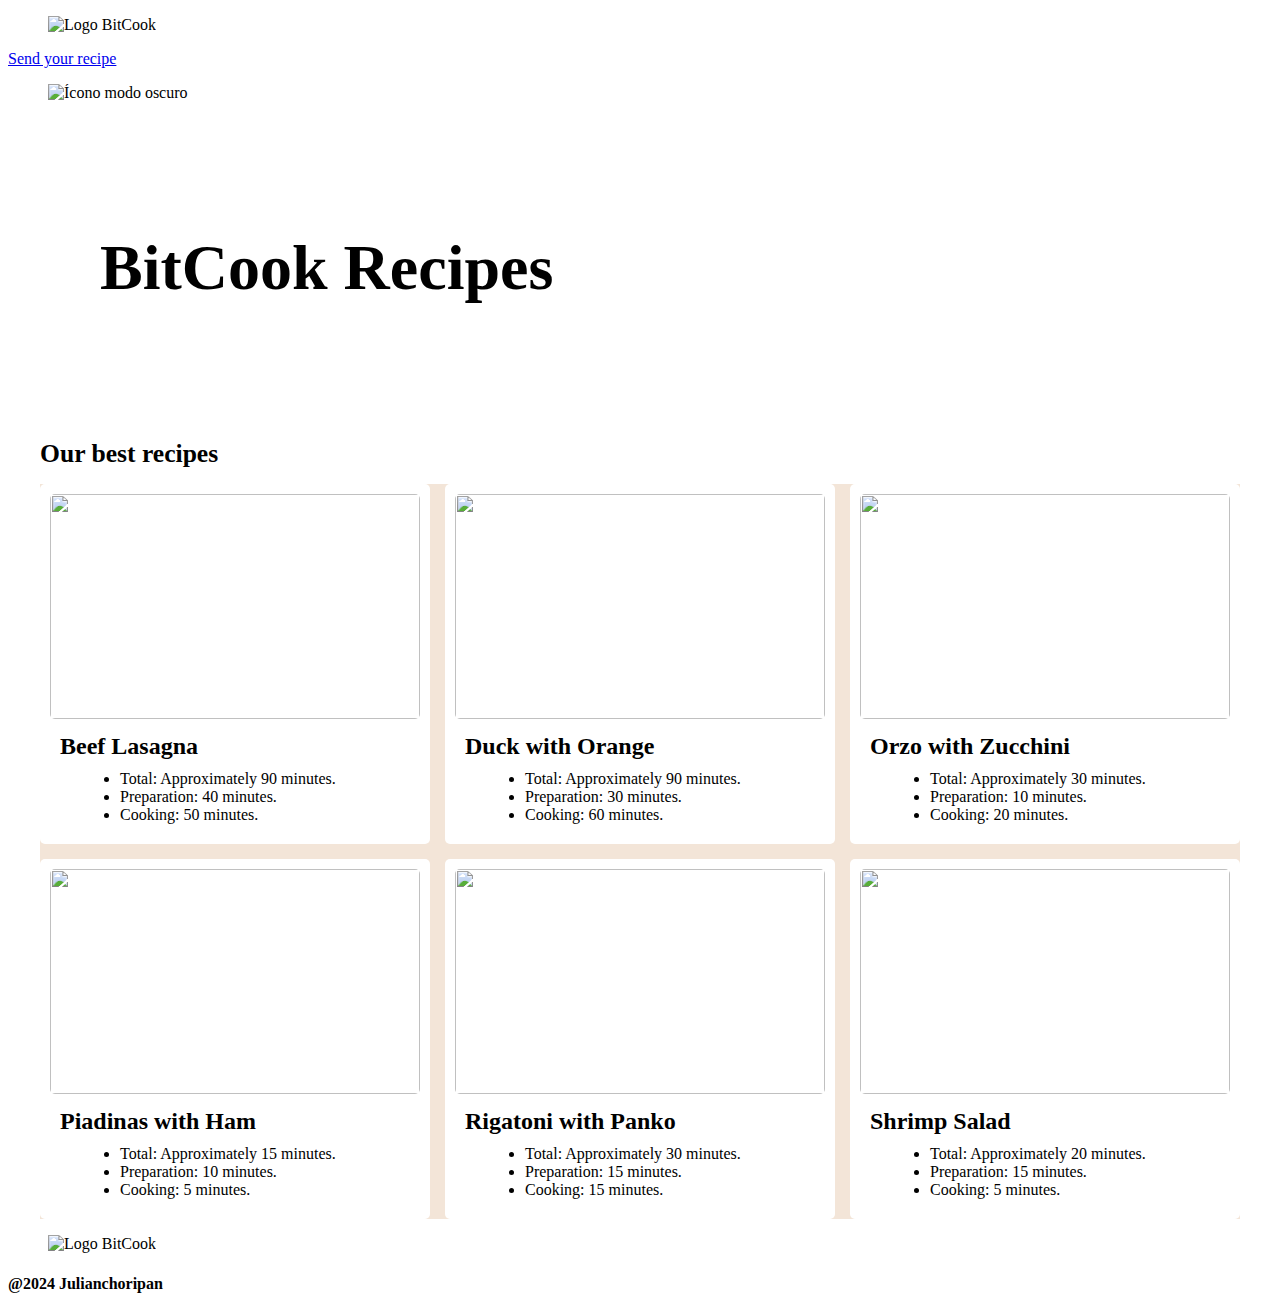
==== index.html @ 9dd598d5 "Added remaining recipes pages" ====
<!DOCTYPE html>
<html lang="en">
  <head>
    <meta charset="UTF-8" />
    <meta name="viewport" content="width=device-width, initial-scale=1.0" />
    <title>Home</title>
    <link rel="stylesheet" href="./css/general-styles.css" />
    <link rel="stylesheet" href="./css/index-styles.css" />
  </head>
  <body>
    <!-- header -->

    <header>
      <figure id="header-logo-container">
        <img src="./media/img/logo_bitcook.png" alt="Logo BitCook" />
      </figure>
      <nav>
        <a href="#">Send your recipe</a>
        <figure id="nav-icon-container">
          <img
            src="https://img.icons8.com/?size=100&id=H3mmKEsuafpa&format=png&color=000000"
            alt="Ícono modo oscuro"
          />
        </figure>
      </nav>
    </header>

    <!-- main -->

    <main>
      <section id="hero-container">
        <div id="hero">
          <h1>BitCook Recipes</h1>
        </div>
        <h2>Our best recipes</h2>
      </section>

      <!-- grid -->

      <section id="grid">
        <article id="grid-content-A">
          <img src="./media/img/beef-lasagna.avif" alt="" />
          <h2>Beef Lasagna</h2>
          <ul>
            <li><span>Total: </span>Approximately 90 minutes.</li>
            <li><span>Preparation: </span>40 minutes.</li>
            <li><span>Cooking: </span>50 minutes.</li>
          </ul>
        </article>
        <article id="grid-content-B">
          <img src="./media/img/duck-with-orange.avif" alt="" />
          <h2>Duck with Orange</h2>
          <ul>
            <li><span>Total: </span>Approximately 90 minutes.</li>
            <li><span>Preparation: </span>30 minutes.</li>
            <li><span>Cooking: </span>60 minutes.</li>
          </ul>
        </article>
        <article id="grid-content-C">
          <img src="./media/img/orzo-with-zucchini.avif" alt="" />
          <h2>Orzo with Zucchini</h2>
          <ul>
            <li><span>Total:</span> Approximately 30 minutes.</li>
            <li><span>Preparation: </span>10 minutes.</li>
            <li><span>Cooking: </span>20 minutes.</li>
          </ul>
        </article>
        <article id="grid-content-D">
          <img src="./media/img/piadinas-with-ham.avif" alt="" />
          <h2>Piadinas with Ham</h2>
          <ul>
            <li><span>Total: </span>Approximately 15 minutes.</li>
            <li><span>Preparation: </span>10 minutes.</li>
            <li><span>Cooking: </span>5 minutes.</li>
          </ul>
        </article>
        <article id="grid-content-E">
          <img src="./media/img/rigatoni-with-panko.avif" alt="" />
          <h2>Rigatoni with Panko</h2>
          <ul>
            <li><span>Total: </span>Approximately 30 minutes.</li>
            <li><span>Preparation: </span>15 minutes.</li>
            <li><span>Cooking: </span>15 minutes.</li>
          </ul>
        </article>
        <article id="grid-content-F">
          <img src="./media/img/shrimp-salad.avif" alt="" />
          <h2>Shrimp Salad</h2>
          <ul>
            <li><span>Total: </span> Approximately 20 minutes.</li>
            <li><span>Preparation: </span>15 minutes.</li>
            <li><span>Cooking: </span>5 minutes.</li>
          </ul>
        </article>
      </section>
    </main>

    <!-- footer -->

    <footer>
      <figure id="footer-logo-container">
        <img src="./media/img/logo_bitcook.png" alt="Logo BitCook" />
      </figure>
      <h4>@2024 Julianchoripan</h4>
    </footer>
    <script src="./scripts/script.js"></script>
  </body>
</html>
---- css/index-styles.css ----
/* main */
main {
  max-width: 1200px;
  margin: 15px auto;
  padding: 0 15px;
}

/* hero */

#hero {
  display: flex;
  background-image: url(../media/img/hero.avif);
  background-size: cover;
  background-repeat: no-repeat;
  background-position: center;
  border-radius: 5px;
  font-size: xx-large;
  align-items: center;
  height: 300px;
  margin-bottom: 15px;
}
#hero h1 {
  margin-left: 5%;
}
#hero-container h2 {
  font-size: 160%;
  margin-bottom: 15px;
}

/* grid */

#grid {
  background-color: #f3e5d8;
  display: grid;
  grid-template-columns: 1fr 1fr 1fr;
  gap: 15px;
  grid-template-areas:
    "A B C"
    "D E F";
}
#grid-content-A {
  grid-area: A;
  background-color: white;
  border-radius: 5px;
  padding: 10px;
}
#grid-content-B {
  grid-area: B;
  background-color: white;
  border-radius: 5px;
  padding: 10px;
}
#grid-content-C {
  grid-area: C;
  background-color: white;
  border-radius: 5px;
  padding: 10px;
}
#grid-content-D {
  grid-area: D;
  background-color: white;
  border-radius: 5px;
  padding: 10px;
}
#grid-content-E {
  grid-area: E;
  background-color: white;
  border-radius: 5px;
  padding: 10px;
}
#grid-content-F {
  grid-area: F;
  background-color: white;
  border-radius: 5px;
  padding: 10px;
}
#grid img {
  width: 100%;
  height: 225px;
  object-fit: cover;
  border-radius: 5px;
}
#grid h2 {
  margin: 10px;
}
#grid ul {
  margin: 10px 0 10px 30px;
}

/* media query tablet */

@media screen and (max-width: 769px) {
  #grid {
    grid-template-columns: 1fr 1fr;
    grid-template-areas:
      "A B"
      "C D"
      "E F";
  }
}

/* media query mobile */

@media screen and (max-width: 480px) {
  #grid {
    grid-template-columns: 1fr;
    grid-template-areas:
      "A"
      "B"
      "C"
      "D"
      "E"
      "F";
  }
}
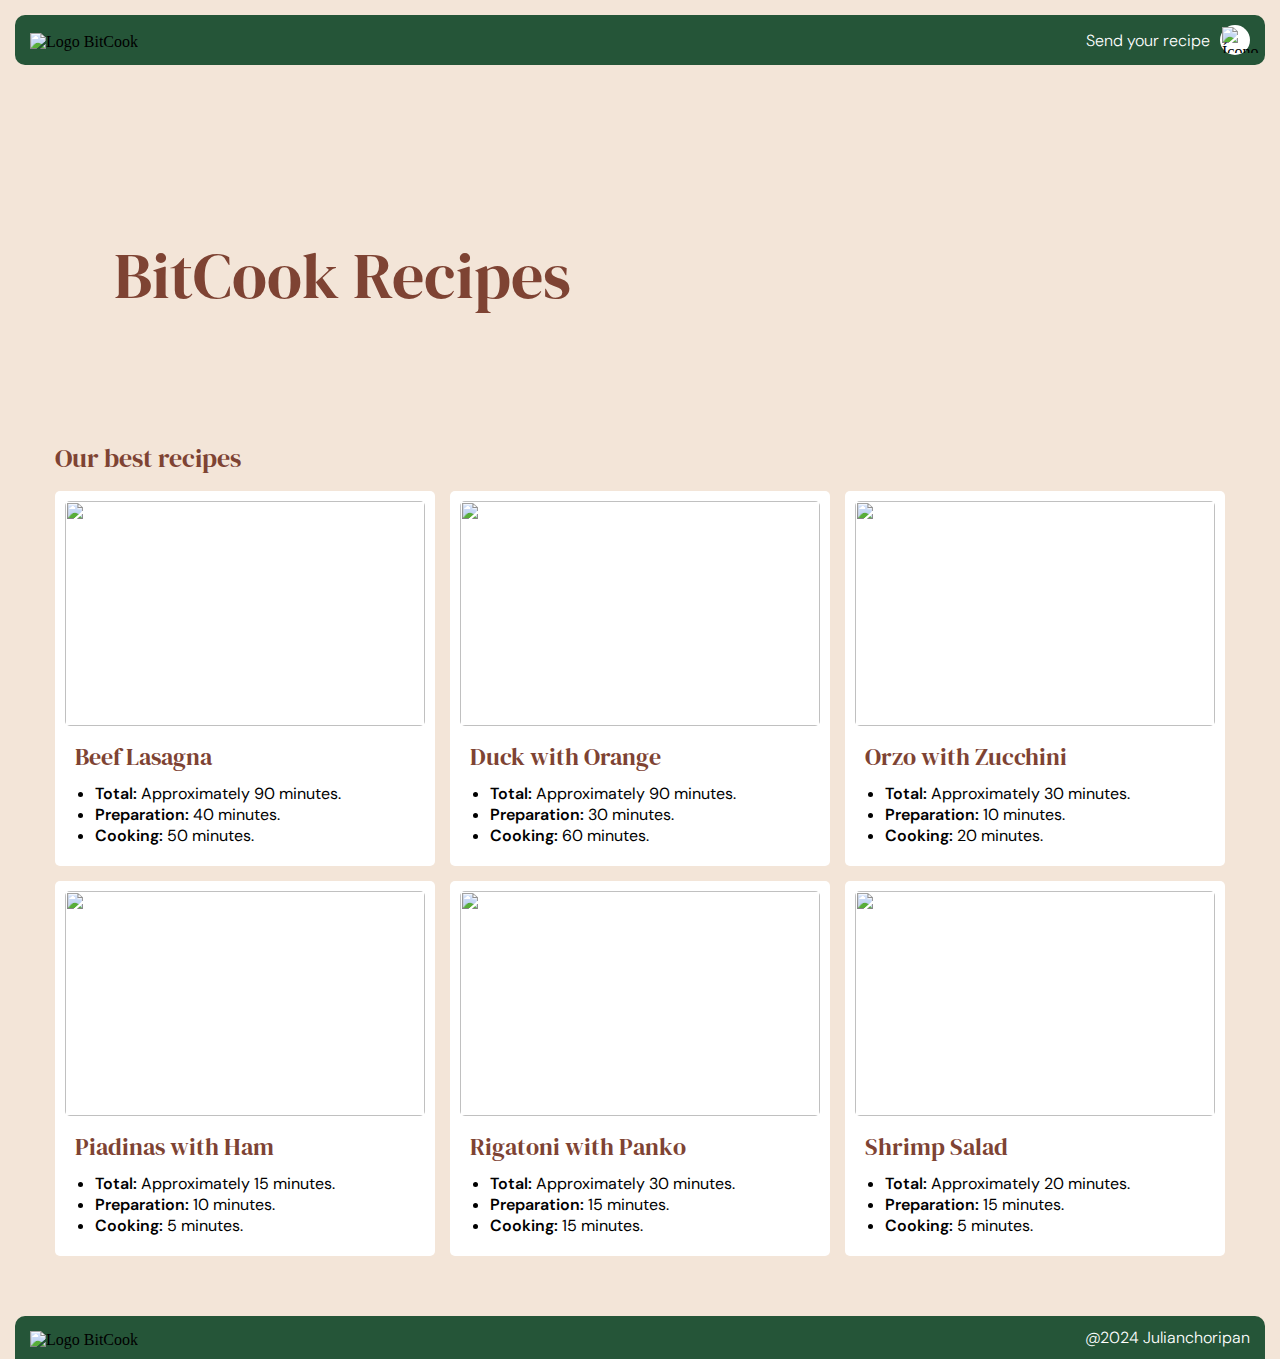
==== commit 8210d0e7: "Added form page + js redirect files (logo, main grid, recipes) + minor html and css changes" ====
--- a/index.html
+++ b/index.html
@@ -8,6 +8,7 @@
     <link rel="stylesheet" href="./css/index-styles.css" />
   </head>
   <body>
+    
     <!-- header -->
 
     <header>
@@ -15,7 +16,7 @@
         <img src="./media/img/logo_bitcook.png" alt="Logo BitCook" />
       </figure>
       <nav>
-        <a href="#">Send your recipe</a>
+        <a href="./form.html">Send your recipe</a>
         <figure id="nav-icon-container">
           <img
             src="https://img.icons8.com/?size=100&id=H3mmKEsuafpa&format=png&color=000000"
@@ -103,6 +104,7 @@
       </figure>
       <h4>@2024 Julianchoripan</h4>
     </footer>
-    <script src="./scripts/script.js"></script>
+    <script src="./scripts/bitcook-logo-redirect.js"></script>
+    <script src="./scripts/main-grid-redirect.js"></script>
   </body>
 </html>
--- a/css/general-styles.css
+++ b/css/general-styles.css
@@ -0,0 +1,125 @@
+/* general */
+
+@import url("https://fonts.googleapis.com/css2?family=DM+Sans:ital,opsz,wght@0,9..40,100..1000;1,9..40,100..1000&family=DM+Serif+Display:ital@0;1&display=swap");
+* {
+  box-sizing: border-box;
+  margin: 0;
+  padding: 0;
+}
+body {
+  background-color: #f3e5d8;
+}
+
+/* text */
+
+h1 {
+  font-family: "DM Serif Display", serif;
+  color: #7e4333;
+  font-weight: 500;
+}
+h2 {
+  font-family: "DM Serif Display", serif;
+  color: #7e4333;
+  font-weight: 500;
+  margin-bottom: 15px;
+}
+h3 {
+  font-family: "DM Serif Display", serif;
+  color: #7e4333;
+  font-weight: 300;
+}
+h4 {
+  font-family: "DM Sans", sans-serif;
+  font-weight: 300;
+  color: white;
+}
+a {
+  font-family: "DM Sans", sans-serif;
+  text-decoration: none;
+  color: white;
+}
+p {
+  font-family: "DM Sans", sans-serif;
+  margin-bottom: 15px;
+}
+ul, ol {
+  font-family: "DM Sans", sans-serif;
+  margin-left: 30px;
+  margin-bottom: 15px;
+}
+table, td{
+  font-family: "DM Sans", sans-serif;
+  width: 100%;
+  table-layout: fixed;
+  border-collapse: collapse;
+  border-bottom: 1px solid #7e4333;
+  padding: 5px 0;
+}
+table{
+  margin-bottom: 15px;
+}
+td:nth-of-type(2) {
+  text-align:right;
+  color: #7e4333;
+  font-weight: 600;
+}
+form label{
+  font-family: "DM Serif Display", serif;
+  color: #7e4333;
+  font-weight: 300;
+  font-size: 1.3rem;
+}
+textarea, input{
+  font-family: "DM Sans", sans-serif;
+}
+span {
+  font-weight: 600;
+}
+/* header */
+
+header {
+  display: flex;
+  background-color: #255538;
+  margin: 15px;
+  margin-bottom: 60px;
+  border-radius: 10px;
+  padding: 10px 15px;
+  justify-content: space-between;
+  align-items: center;
+}
+nav {
+  display: flex;
+  gap: 10px;
+  align-items: center;
+}
+nav a {
+  font-weight: 300;
+}
+#header-logo-container {
+  padding-top: 4px;
+}
+#nav-icon-container {
+  display: flex;
+  padding: 2px;
+  background-color: white;
+  border-radius: 50%;
+  height: 30px;
+  width: 30px;
+}
+
+/* footer */
+
+footer {
+  display: flex;
+  background-color: #255538;
+  margin: 60px 15px 0;
+  border-radius: 10px;
+  border-bottom-left-radius: 0;
+  border-bottom-right-radius: 0;
+  padding: 10px 15px;
+  justify-content: space-between;
+  align-items: center;
+}
+#footer-logo-container {
+  padding-top: 5px;
+}
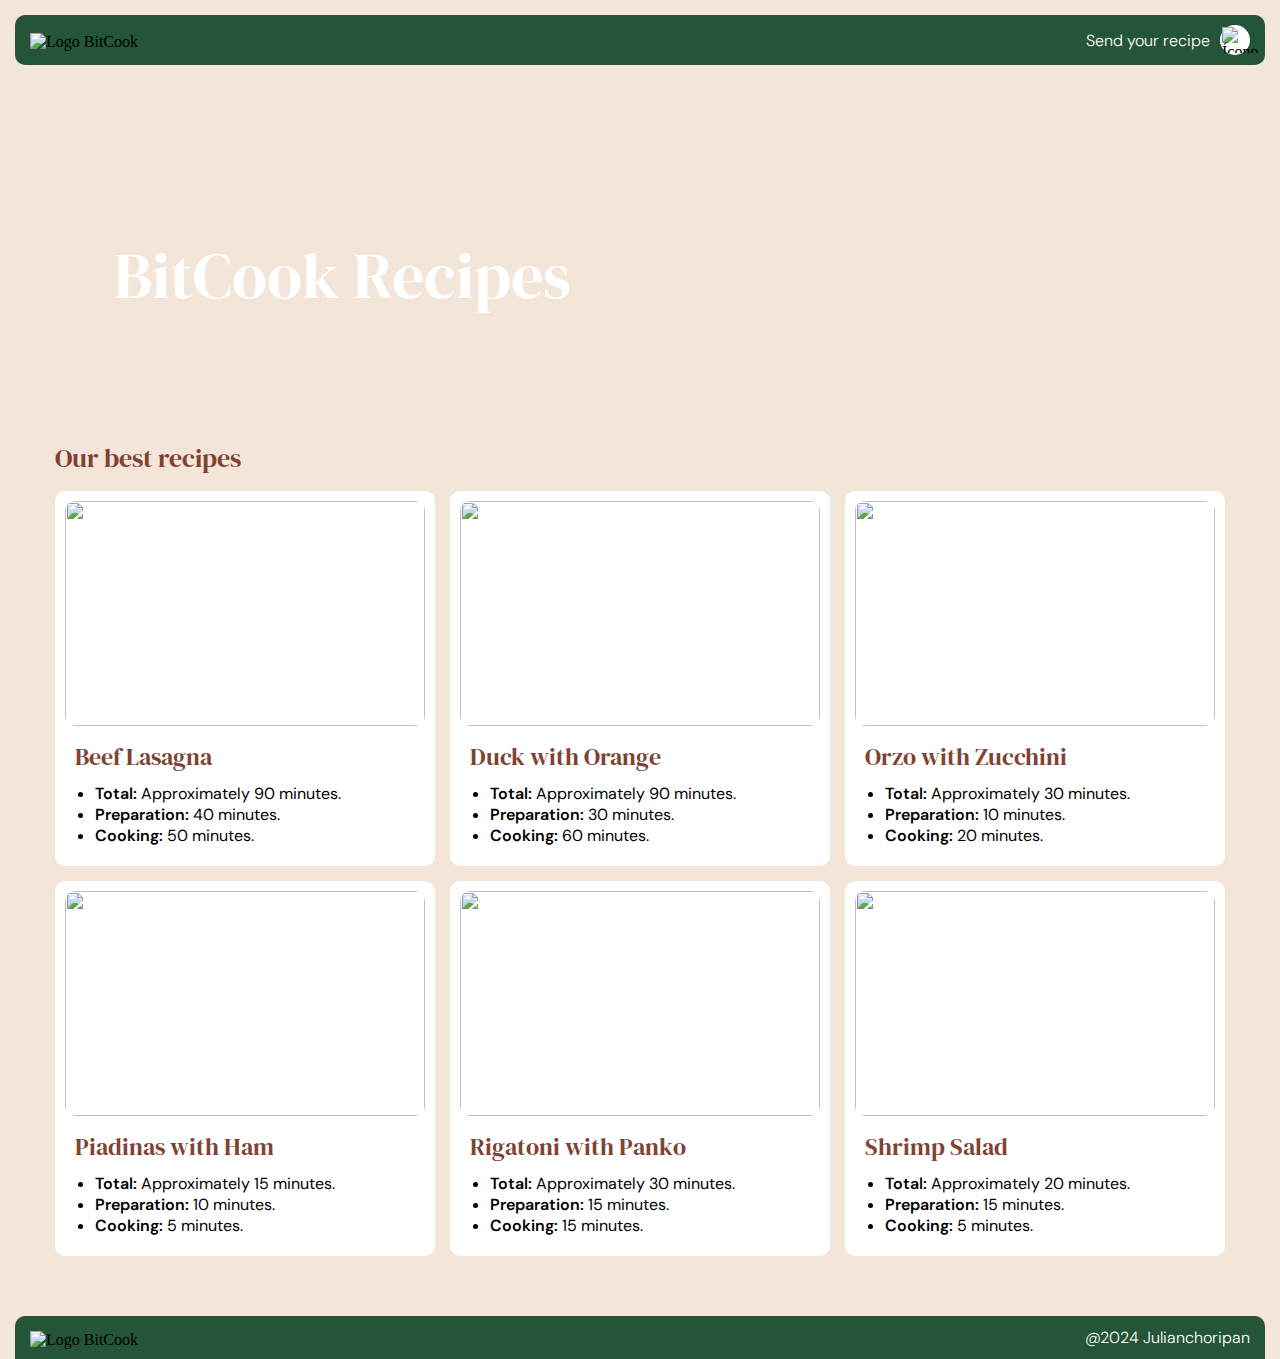
==== commit 8850f33a: "Optimized code length of css and js by replacing main grid ids from A-F with .grid-content" ====
--- a/index.html
+++ b/index.html
@@ -39,7 +39,7 @@
       <!-- grid -->
 
       <section id="grid">
-        <article id="grid-content-A">
+        <article class="grid-content">
           <img src="./media/img/beef-lasagna.avif" alt="" />
           <h2>Beef Lasagna</h2>
           <ul>
@@ -48,7 +48,7 @@
             <li><span>Cooking: </span>50 minutes.</li>
           </ul>
         </article>
-        <article id="grid-content-B">
+        <article class="grid-content">
           <img src="./media/img/duck-with-orange.avif" alt="" />
           <h2>Duck with Orange</h2>
           <ul>
@@ -57,7 +57,7 @@
             <li><span>Cooking: </span>60 minutes.</li>
           </ul>
         </article>
-        <article id="grid-content-C">
+        <article class="grid-content">
           <img src="./media/img/orzo-with-zucchini.avif" alt="" />
           <h2>Orzo with Zucchini</h2>
           <ul>
@@ -66,7 +66,7 @@
             <li><span>Cooking: </span>20 minutes.</li>
           </ul>
         </article>
-        <article id="grid-content-D">
+        <article class="grid-content">
           <img src="./media/img/piadinas-with-ham.avif" alt="" />
           <h2>Piadinas with Ham</h2>
           <ul>
@@ -75,7 +75,7 @@
             <li><span>Cooking: </span>5 minutes.</li>
           </ul>
         </article>
-        <article id="grid-content-E">
+        <article class="grid-content">
           <img src="./media/img/rigatoni-with-panko.avif" alt="" />
           <h2>Rigatoni with Panko</h2>
           <ul>
@@ -84,7 +84,7 @@
             <li><span>Cooking: </span>15 minutes.</li>
           </ul>
         </article>
-        <article id="grid-content-F">
+        <article class="grid-content">
           <img src="./media/img/shrimp-salad.avif" alt="" />
           <h2>Shrimp Salad</h2>
           <ul>
--- a/css/index-styles.css
+++ b/css/index-styles.css
@@ -13,7 +13,7 @@
   background-size: cover;
   background-repeat: no-repeat;
   background-position: center;
-  border-radius: 5px;
+  border-radius: 10px;
   font-size: xx-large;
   align-items: center;
   height: 300px;
@@ -21,6 +21,7 @@
 }
 #hero h1 {
   margin-left: 5%;
+  color: white;
 }
 #hero-container h2 {
   font-size: 160%;
@@ -38,60 +39,29 @@
     "A B C"
     "D E F";
 }
-#grid-content-A {
-  grid-area: A;
+.grid-content {
   background-color: white;
-  border-radius: 5px;
-  padding: 10px;
-}
-#grid-content-B {
-  grid-area: B;
-  background-color: white;
-  border-radius: 5px;
-  padding: 10px;
-}
-#grid-content-C {
-  grid-area: C;
-  background-color: white;
-  border-radius: 5px;
-  padding: 10px;
-}
-#grid-content-D {
-  grid-area: D;
-  background-color: white;
-  border-radius: 5px;
-  padding: 10px;
-}
-#grid-content-E {
-  grid-area: E;
-  background-color: white;
-  border-radius: 5px;
-  padding: 10px;
-}
-#grid-content-F {
-  grid-area: F;
-  background-color: white;
-  border-radius: 5px;
+  border-radius: 10px;
   padding: 10px;
 }
 #grid img {
   width: 100%;
   height: 225px;
   object-fit: cover;
-  border-radius: 5px;
+  border-radius: 10px;
 }
 #grid h2 {
   margin: 10px;
 }
 #grid ul {
-  margin: 10px 0 10px 30px;
+  margin-bottom: 10px;
 }
 
 /* media query tablet */
 
-@media screen and (max-width: 769px) {
+@media screen and (max-width: 768px) {
   #grid {
-    grid-template-columns: 1fr 1fr;
+    grid-template-columns: 1fr 1fr; 
     grid-template-areas:
       "A B"
       "C D"
@@ -107,7 +77,7 @@
     grid-template-areas:
       "A"
       "B"
-      "C"
+      "C" 
       "D"
       "E"
       "F";
